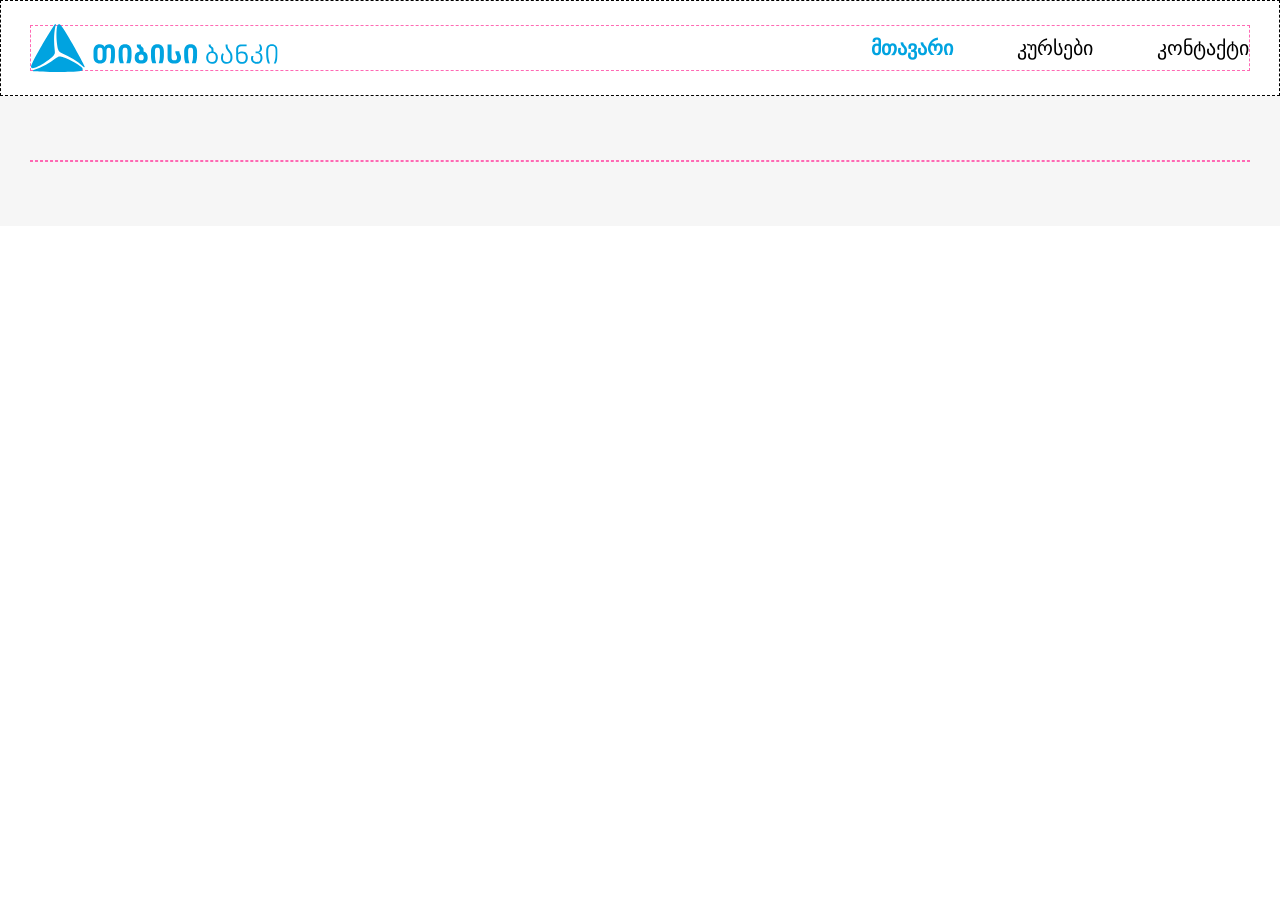
==== index.html @ 5f39296f "page 1 header done page 1 header and (main?)" ====
<!doctype html>
<html lang="en">
  <head>
    <meta charset="UTF-8" />
    <meta name="viewport" content="width=device-width, initial-scale=1.0" />
    <title>Lecture 13</title>
    <link
      rel="stylesheet"
      href="https://fonts.googleapis.com/css2?family=Material+Symbols+Outlined:opsz,wght,FILL,GRAD@20..48,100..700,0..1,-50..200&icon_names=menu"
    />
    <link rel="stylesheet" href="css/reset.css" />
    <link rel="stylesheet" href="css/style.css" />
    <link rel="stylesheet" href="css/media.css" />
  </head>
  <body>
    <header>
      <div class="header-container">
        <img class="logo" src="images/tbclogo.svg" alt="" />
        <nav>
          <ul>
            <li>
              <a class="active" href="#">მთავარი</a>
            </li>
            <li>
              <a href="#">კურსები</a>
            </li>
            <li>
              <a href="#">კონტაქტი</a>
            </li>
          </ul>
        </nav>
        <span class="material-symbols-outlined"> menu </span>
      </div>
    </header>
    <main>
      <div class="main-container">
        <article></article>
      </div>
    </main>
    <footer></footer>
  </body>
</html>
---- css/style.css ----
header {
  border: 1px dashed black;
  height: 96px;
  display: flex;
  justify-content: center;
  padding: 24px 12px;
  /* margin-bottom: 64px; */
}

.header-container {
  border: 1px dashed hotpink;
  max-width: 1220px;
  width: 100%;
  margin: 0 auto;
  display: flex;
  justify-content: space-between;
  align-items: center;
}

nav a {
  color: #000;
  font-family: "TBC Contractica";
  font-size: 20px;
  font-style: normal;
  font-weight: 400;
  line-height: normal;
  cursor: pointer;
}

nav a:hover {
  color: #00a3e0;
}
.active {
  color: #00a3e0;
  font-weight: 700;
}

.header-container img {
  width: 246.575px;
  height: 48px;
}

ul {
  display: flex;
  /* align-items: center; */
  gap: 64px;
}

.material-symbols-outlined {
  display: none;
  font-size: 42px;
}

/* main  */

main {
  padding: 64px 12px;
  background-color: #f6f6f6;
}

.main-container {
  border: 1px dashed hotpink;
  max-width: 1220px;
  width: 100%;
  margin: 0 auto;
}
---- css/media.css ----
@media (max-width: 750px) {
  nav {
    display: none;
  }
  .material-symbols-outlined {
    display: inline;
  }
}
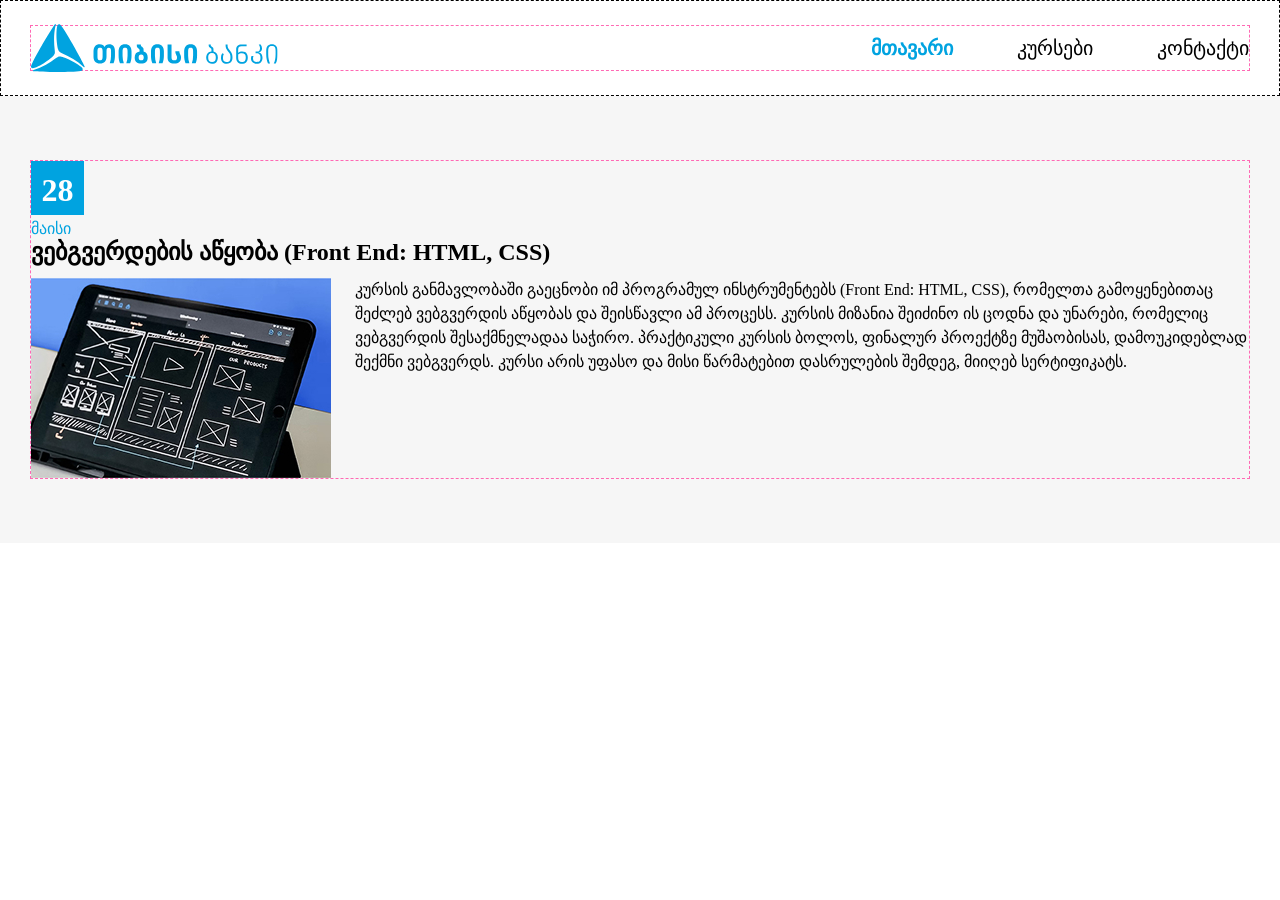
==== commit 0dc67650: "first article made first article on main page" ====
--- a/index.html
+++ b/index.html
@@ -22,19 +22,37 @@
               <a class="active" href="#">მთავარი</a>
             </li>
             <li>
-              <a href="#">კურსები</a>
+              <a href="pages/courses.html">კურსები</a>
             </li>
             <li>
-              <a href="#">კონტაქტი</a>
+              <a href="pages/contact.html">კონტაქტი</a>
             </li>
           </ul>
         </nav>
-        <span class="material-symbols-outlined"> menu </span>
+        <span class="material-symbols-outlined menu"> menu </span>
       </div>
     </header>
     <main>
       <div class="main-container">
-        <article></article>
+        <article>
+          <div class="parent">
+            <div class="blue-box">28</div>
+            <h4>მაისი</h4>
+          </div>
+          <h2>ვებგვერდების აწყობა (Front End: HTML, CSS)</h2>
+          <div class="img-text-wrapper">
+            <img src="images/card1.jpg" alt="article img" />
+            <p>
+              კურსის განმავლობაში გაეცნობი იმ პროგრამულ ინსტრუმენტებს (Front
+              End: HTML, CSS), რომელთა გამოყენებითაც შეძლებ ვებგვერდის აწყობას
+              და შეისწავლი ამ პროცესს. კურსის მიზანია შეიძინო ის ცოდნა და
+              უნარები, რომელიც ვებგვერდის შესაქმნელადაა საჭირო. პრაქტიკული
+              კურსის ბოლოს, ფინალურ პროექტზე მუშაობისას, დამოუკიდებლად შექმნი
+              ვებგვერდს. კურსი არის უფასო და მისი წარმატებით დასრულების შემდეგ,
+              მიიღებ სერტიფიკატს.
+            </p>
+          </div>
+        </article>
       </div>
     </main>
     <footer></footer>
--- a/css/style.css
+++ b/css/style.css
@@ -46,9 +46,10 @@
   gap: 64px;
 }
 
-.material-symbols-outlined {
+.menu {
   display: none;
-  font-size: 42px;
+  font-size: 39px;
+  cursor: pointer;
 }
 
 /* main  */
@@ -63,4 +64,74 @@
   max-width: 1220px;
   width: 100%;
   margin: 0 auto;
+
+  /* display: flex;
+  flex-direction: column;
+  align-items: flex-start;
+  gap: 8px;
+  align-self: stretch; */
 }
+
+.parent {
+  display: flex;
+  width: 75px;
+  flex-direction: column;
+  align-items: flex-start;
+  gap: 4px;
+}
+.blue-box {
+  background: #00a3e0;
+  display: flex;
+  padding: 10px 8px 6px 8px;
+  flex-direction: column;
+  justify-content: center;
+  align-items: center;
+  gap: 10px;
+  width: 53px;
+  height: 54px;
+
+  color: #fff;
+  font-family: "TBC Contractica";
+  font-size: 32px;
+  font-style: normal;
+  font-weight: 700;
+  line-height: normal;
+}
+
+h4 {
+  align-self: stretch;
+  color: #00a3e0;
+  font-family: "TBC Contractica";
+  font-size: 16px;
+  font-style: normal;
+  font-weight: 500;
+  line-height: normal;
+  width: 75px;
+}
+
+h2 {
+  color: #000;
+  font-family: "TBC Contractica";
+  font-size: 24px;
+  font-style: normal;
+  font-weight: 700;
+  line-height: normal;
+  margin-bottom: 12px;
+}
+
+.img-text-wrapper {
+  display: flex;
+  gap: 24px;
+}
+
+article img {
+}
+
+article p {
+  color: #000;
+  font-family: "TBC Contractica";
+  font-size: 16px;
+  font-style: normal;
+  font-weight: 400;
+  line-height: 24px; /* 150% */
+}
--- a/css/media.css
+++ b/css/media.css
@@ -2,7 +2,7 @@
   nav {
     display: none;
   }
-  .material-symbols-outlined {
+  .menu {
     display: inline;
   }
 }
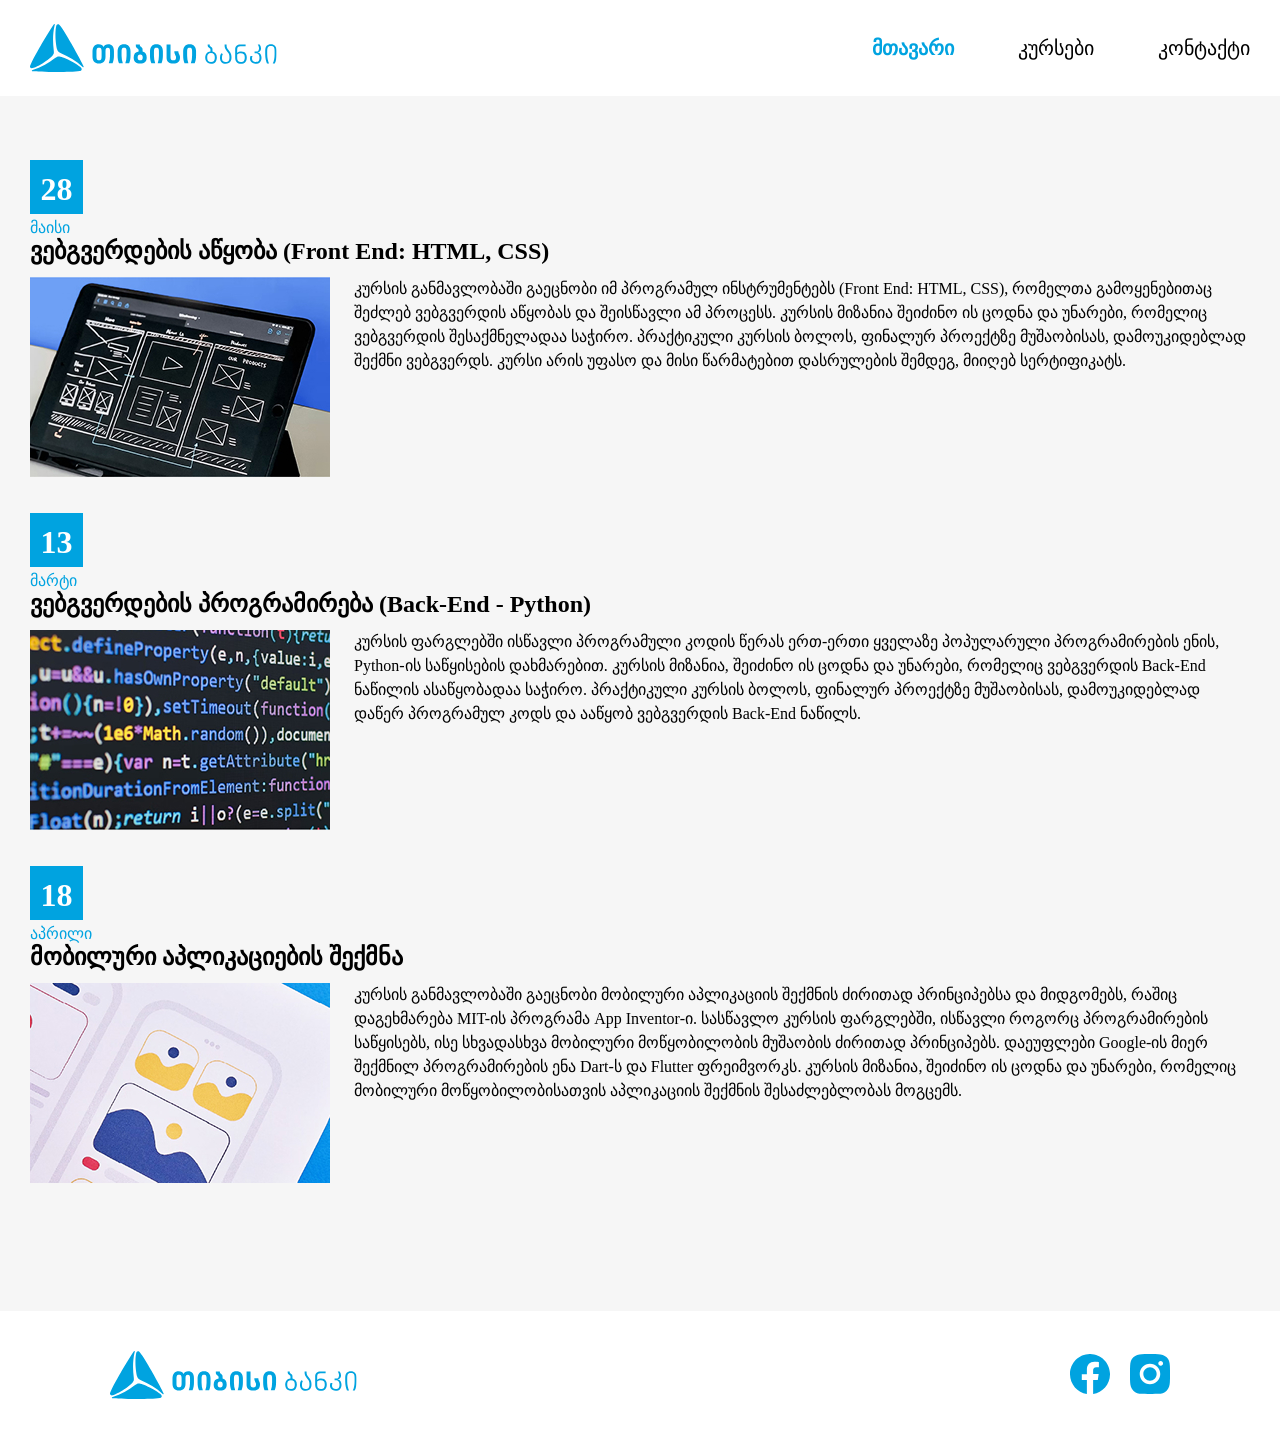
==== commit c8b37c60: "main page Done Full Main Page. header, main, footer" ====
--- a/index.html
+++ b/index.html
@@ -35,6 +35,7 @@
     <main>
       <div class="main-container">
         <article>
+          <!-- card-1 -->
           <div class="parent">
             <div class="blue-box">28</div>
             <h4>მაისი</h4>
@@ -52,9 +53,70 @@
               მიიღებ სერტიფიკატს.
             </p>
           </div>
+
+          <!-- card-2 -->
+          <div class="parent">
+            <div class="blue-box">13</div>
+            <h4>მარტი</h4>
+          </div>
+          <h2>ვებგვერდების პროგრამირება (Back-End - Python)</h2>
+          <div class="img-text-wrapper">
+            <img src="images/card2.jpg" alt="article img" />
+            <p>
+              კურსის ფარგლებში ისწავლი პროგრამული კოდის წერას ერთ-ერთი ყველაზე
+              პოპულარული პროგრამირების ენის, Python-ის საწყისების დახმარებით.
+              კურსის მიზანია, შეიძინო ის ცოდნა და უნარები, რომელიც ვებგვერდის
+              Back-End ნაწილის ასაწყობადაა საჭირო. პრაქტიკული კურსის ბოლოს,
+              ფინალურ პროექტზე მუშაობისას, დამოუკიდებლად დაწერ პროგრამულ კოდს და
+              ააწყობ ვებგვერდის Back-End ნაწილს.
+            </p>
+          </div>
+
+          <!-- card-3 -->
+          <div class="parent">
+            <div class="blue-box">18</div>
+            <h4>აპრილი</h4>
+          </div>
+          <h2>მობილური აპლიკაციების შექმნა</h2>
+          <div class="img-text-wrapper2">
+            <img src="images/card3.jpg" alt="article img" />
+            <p>
+              კურსის განმავლობაში გაეცნობი მობილური აპლიკაციის შექმნის ძირითად
+              პრინციპებსა და მიდგომებს, რაშიც დაგეხმარება MIT-ის პროგრამა App
+              Inventor-ი. სასწავლო კურსის ფარგლებში, ისწავლი როგორც
+              პროგრამირების საწყისებს, ისე სხვადასხვა მობილური მოწყობილობის
+              მუშაობის ძირითად პრინციპებს. დაეუფლები Google-ის მიერ შექმნილ
+              პროგრამირების ენა Dart-ს და Flutter ფრეიმვორკს. კურსის მიზანია,
+              შეიძინო ის ცოდნა და უნარები, რომელიც მობილური მოწყობილობისათვის
+              აპლიკაციის შექმნის შესაძლებლობას მოგცემს.
+            </p>
+          </div>
         </article>
       </div>
     </main>
-    <footer></footer>
+    <!-- <footer>
+      <div>
+        <div class="footer-container">
+          <img class="logo" src="images/tbclogo.svg" alt="tbclogo" />
+          <img src="images/fcb.svg" alt="facebook logo" />
+          <img src="images/inst.svg" alt="instagram logo" />
+        </div>
+      </div>
+    </footer> -->
+
+    <footer>
+      <div class="footer-container">
+        <img class="logo" src="images/tbclogo.svg" alt="tbclogo" />
+
+        <div class="social-icons">
+          <a href="#" target="_blank"
+            ><img src="images/fcb.svg" alt="facebook logo"
+          /></a>
+          <a href="#" target="_blank"
+            ><img src="images/inst.svg" alt="instagram logo"
+          /></a>
+        </div>
+      </div>
+    </footer>
   </body>
 </html>
--- a/css/style.css
+++ b/css/style.css
@@ -1,5 +1,5 @@
 header {
-  border: 1px dashed black;
+  /* border: 1px dashed black; */
   height: 96px;
   display: flex;
   justify-content: center;
@@ -8,7 +8,7 @@
 }
 
 .header-container {
-  border: 1px dashed hotpink;
+  /* border: 1px dashed hotpink; */
   max-width: 1220px;
   width: 100%;
   margin: 0 auto;
@@ -60,7 +60,7 @@
 }
 
 .main-container {
-  border: 1px dashed hotpink;
+  /* border: 1px dashed hotpink; */
   max-width: 1220px;
   width: 100%;
   margin: 0 auto;
@@ -122,9 +122,21 @@
 .img-text-wrapper {
   display: flex;
   gap: 24px;
+  margin-bottom: 36px;
+}
+
+.img-text-wrapper2 {
+  display: flex;
+  gap: 24px;
+  /* margin-bottom: 36px; */
 }
 
 article img {
+  display: flex;
+  gap: 24px;
+}
+article {
+  margin-bottom: 64px;
 }
 
 article p {
@@ -135,3 +147,52 @@
   font-weight: 400;
   line-height: 24px; /* 150% */
 }
+
+/* footer {
+  padding: 40px 110px;
+}
+.footer-container {
+  max-width: 1220px;
+  width: 100%;
+  background: #fff;
+  margin: auto;
+  display: flex;
+
+  flex-direction: row;
+  flex-wrap: nowrap;
+  justify-content: space-between;
+  align-items: center;
+} */
+
+footer {
+  padding: 40px 110px;
+  background-color: #fff; /* Keeping it clean white */
+}
+
+.footer-container {
+  max-width: 1220px;
+  width: 100%;
+  margin: 0 auto;
+  display: flex;
+  justify-content: space-between;
+  align-items: center;
+}
+
+/* New styles for the social media group */
+.social-icons {
+  display: flex;
+  gap: 20px; /* This creates a clean, uniform space between the two icons */
+  align-items: center;
+}
+
+.social-icons img {
+  width: 40px; /* Adjust size as needed */
+  height: 40px; /* Forces a perfect square ratio */
+  transition: transform 0.2s ease; /* Smooth hover effect */
+}
+
+/* Subtle interactive effect for your users */
+.social-icons img:hover {
+  transform: scale(1.1);
+  opacity: 0.8;
+}
--- a/css/media.css
+++ b/css/media.css
@@ -6,3 +6,27 @@
     display: inline;
   }
 }
+
+@media (max-width: 750px) {
+  .img-text-wrapper {
+    flex-direction: column;
+  }
+}
+
+@media (max-width: 750px) {
+  .img-text-wrapper2 {
+    flex-direction: column;
+  }
+}
+
+@media (max-width: 750x) {
+  footer {
+    padding: 30px 20px; /* Reduced side padding for mobile */
+  }
+
+  .footer-container {
+    flex-direction: column; /* Stacks logo above icons */
+    gap: 20px; /* Spacing between logo and icons */
+    text-align: center;
+  }
+}
